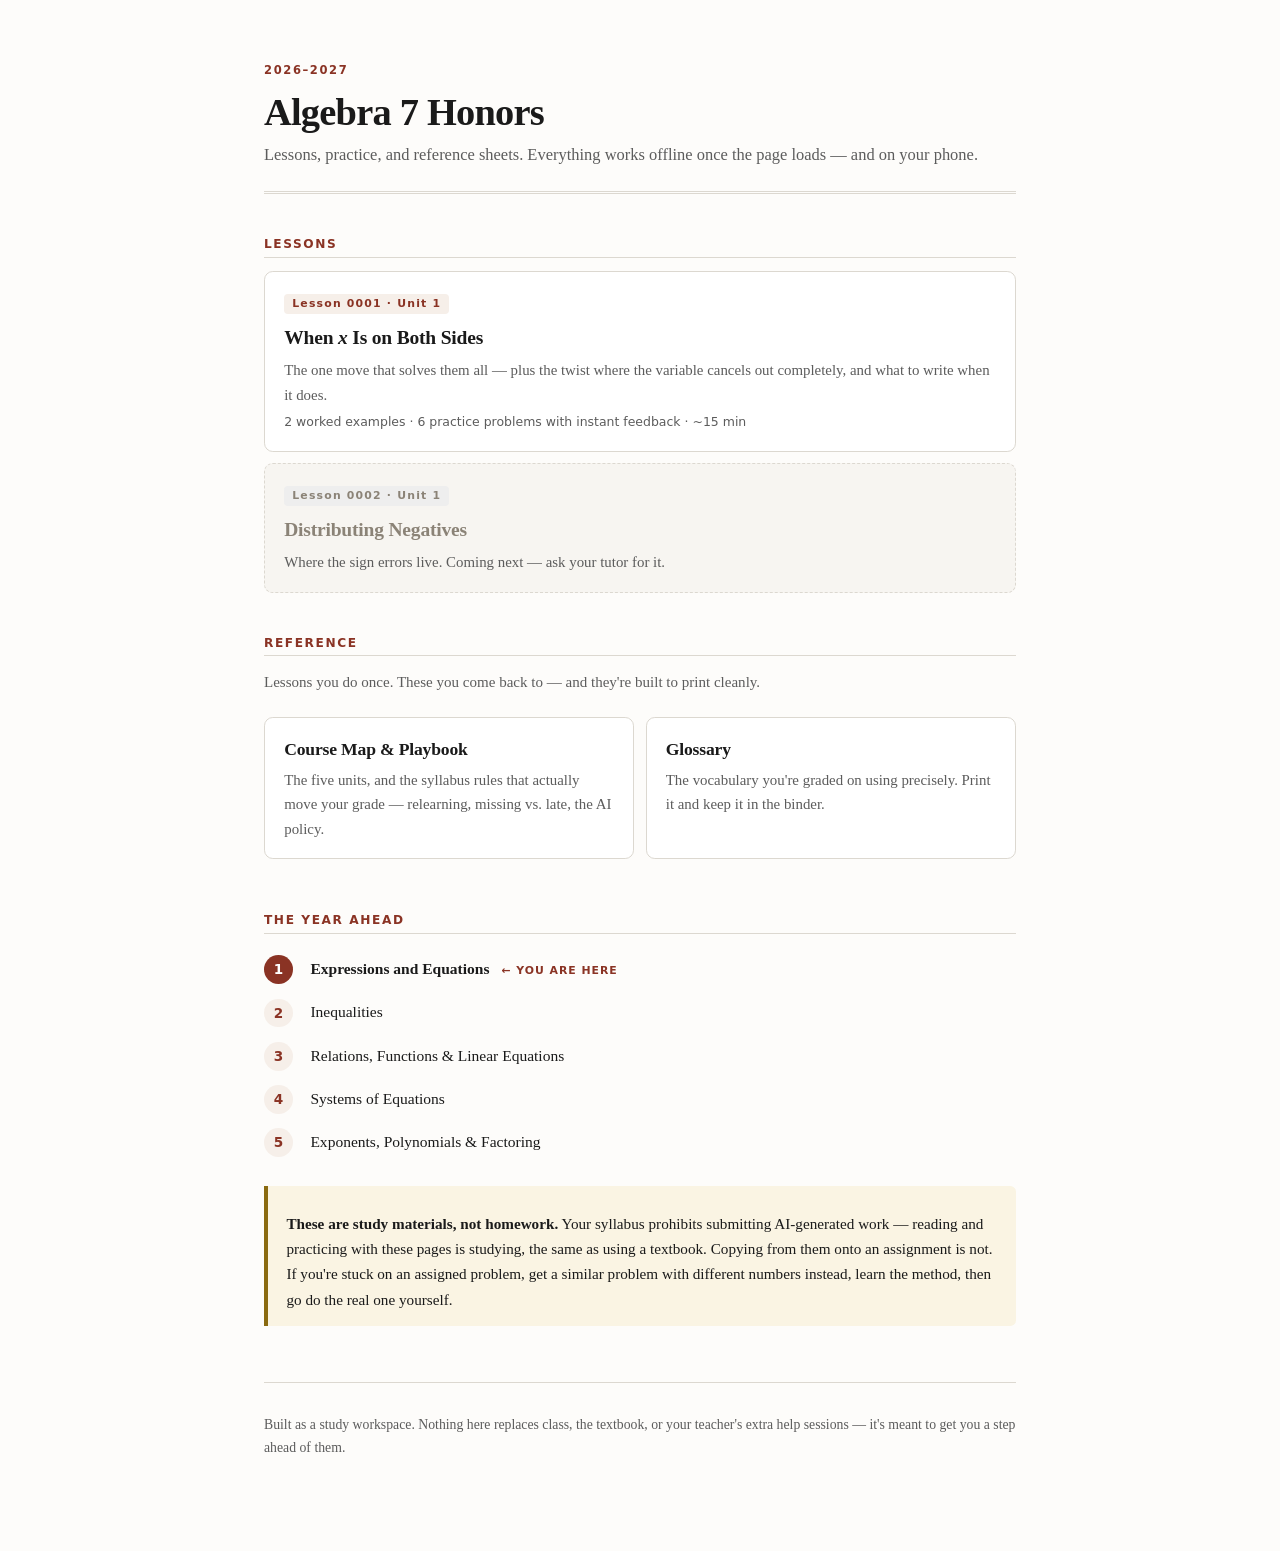
==== index.html @ 2e9a3d3f "Algebra 7 Honors study site: lesson 0001, course map, glossary" ====
<!doctype html>
<html lang="en">
<head>
<meta charset="utf-8">
<meta name="viewport" content="width=device-width,initial-scale=1">
<title>Algebra 7 Honors</title>
<meta name="description" content="Lessons and reference sheets for Algebra 7 Honors.">
<meta name="robots" content="noindex,nofollow">
<link rel="icon" href="data:image/svg+xml,<svg xmlns='http://www.w3.org/2000/svg' viewBox='0 0 100 100'><text y='.9em' font-size='90'>📐</text></svg>">
<style>
  :root{
    --ink:#1a1a1a;--muted:#5c5c5c;--rule:#dcd8d0;--bg:#fdfcfa;--card:#fff;
    --accent:#8a3324;--accent-soft:#f6efe9;--good:#2f6b3f;--good-soft:#eaf3ec;
    --warn:#8a6a10;--warn-soft:#faf4e3;
  }
  *{box-sizing:border-box}
  body{margin:0;background:var(--bg);color:var(--ink);
    font:16px/1.65 "Iowan Old Style","Palatino Linotype",Palatino,Georgia,serif;
    -webkit-text-size-adjust:100%}
  .page{max-width:50rem;margin:0 auto;padding:3.5rem 1.5rem 5rem}
  header{border-bottom:3px double var(--rule);padding-bottom:1.4rem;margin-bottom:1.75rem}
  .eyebrow{font:600 .72rem/1 ui-sans-serif,system-ui,sans-serif;letter-spacing:.14em;
    text-transform:uppercase;color:var(--accent)}
  h1{font-size:2.4rem;line-height:1.1;margin:.55rem 0 .5rem;letter-spacing:-.02em}
  .sub{color:var(--muted);margin:0;font-size:1.03rem}
  h2{font:600 .76rem/1 ui-sans-serif,system-ui,sans-serif;letter-spacing:.13em;
    text-transform:uppercase;color:var(--accent);margin:2.75rem 0 .85rem;
    padding-bottom:.4rem;border-bottom:1px solid var(--rule)}
  p{margin:.7rem 0}
  a{color:var(--accent)}
  /* lesson cards */
  .card{display:block;background:var(--card);border:1px solid var(--rule);
    border-radius:.55rem;padding:1.05rem 1.2rem;margin:.7rem 0;text-decoration:none;
    color:inherit;transition:border-color .15s,transform .15s,box-shadow .15s}
  .card:hover{border-color:var(--accent);transform:translateY(-1px);
    box-shadow:0 3px 14px rgba(138,51,36,.09)}
  .card .no{font:700 .68rem/1 ui-sans-serif,system-ui,sans-serif;letter-spacing:.11em;
    color:var(--accent);background:var(--accent-soft);padding:.28rem .5rem;
    border-radius:.25rem;display:inline-block;margin-bottom:.5rem}
  .card .t{font-size:1.22rem;font-weight:600;letter-spacing:-.01em;display:block}
  .card .d{color:var(--muted);font-size:.93rem;margin-top:.25rem;display:block}
  .card .meta{margin-top:.6rem;font:.78rem/1.4 ui-sans-serif,system-ui,sans-serif;
    color:var(--muted)}
  .grid{display:grid;grid-template-columns:repeat(auto-fit,minmax(15rem,1fr));gap:.7rem}
  .soon{background:#f7f5f1;border-style:dashed;color:var(--muted);cursor:default}
  .soon:hover{border-color:var(--rule);transform:none;box-shadow:none}
  .soon .t{font-weight:600;color:#8b8377}
  /* units */
  ol.units{list-style:none;counter-reset:u;padding:0;margin:.5rem 0}
  ol.units li{counter-increment:u;position:relative;padding:.55rem 0 .55rem 2.9rem;
    font-size:.97rem}
  ol.units li::before{content:counter(u);position:absolute;left:0;top:.5rem;
    width:1.8rem;height:1.8rem;border-radius:50%;background:var(--accent-soft);
    color:var(--accent);font:700 .85rem/1.8rem ui-sans-serif,system-ui,sans-serif;
    text-align:center}
  ol.units li.now::before{background:var(--accent);color:#fff}
  ol.units li.now{font-weight:600}
  ol.units .tag{font:600 .68rem/1 ui-sans-serif,system-ui,sans-serif;letter-spacing:.09em;
    text-transform:uppercase;color:var(--accent);margin-left:.5rem}
  .callout{border-left:4px solid var(--warn);background:var(--warn-soft);
    padding:.9rem 1.15rem;border-radius:0 .35rem .35rem 0;margin:1.4rem 0;font-size:.95rem}
  .callout strong{color:var(--ink)}
  .callout p:last-child{margin-bottom:0}
  footer{margin-top:3.5rem;padding-top:1.25rem;border-top:1px solid var(--rule);
    color:var(--muted);font-size:.86rem}
  @media (max-width:30rem){ h1{font-size:1.9rem} .page{padding:2.25rem 1.1rem 4rem} }
</style>
</head>
<body>
<div class="page">

<header>
  <span class="eyebrow">2026–2027</span>
  <h1>Algebra 7 Honors</h1>
  <p class="sub">Lessons, practice, and reference sheets. Everything works offline once
  the page loads — and on your phone.</p>
</header>

<h2>Lessons</h2>

<a class="card" href="lessons/0001-variables-both-sides.html">
  <span class="no">Lesson 0001 · Unit 1</span>
  <span class="t">When <em>x</em> Is on Both Sides</span>
  <span class="d">The one move that solves them all — plus the twist where the variable
  cancels out completely, and what to write when it does.</span>
  <span class="meta">2 worked examples · 6 practice problems with instant feedback · ~15 min</span>
</a>

<div class="card soon">
  <span class="no" style="background:#eee;color:#8b8377">Lesson 0002 · Unit 1</span>
  <span class="t">Distributing Negatives</span>
  <span class="d">Where the sign errors live. Coming next — ask your tutor for it.</span>
</div>

<h2>Reference</h2>
<p style="margin-top:0;color:var(--muted);font-size:.94rem">Lessons you do once.
These you come back to — and they're built to print cleanly.</p>

<div class="grid">
  <a class="card" href="reference/COURSE-MAP.html">
    <span class="t" style="font-size:1.1rem">Course Map &amp; Playbook</span>
    <span class="d">The five units, and the syllabus rules that actually move your
    grade — relearning, missing vs. late, the AI policy.</span>
  </a>
  <a class="card" href="reference/GLOSSARY.html">
    <span class="t" style="font-size:1.1rem">Glossary</span>
    <span class="d">The vocabulary you're graded on using precisely. Print it and keep
    it in the binder.</span>
  </a>
</div>

<h2>The year ahead</h2>
<ol class="units">
  <li class="now">Expressions and Equations <span class="tag">← you are here</span></li>
  <li>Inequalities</li>
  <li>Relations, Functions &amp; Linear Equations</li>
  <li>Systems of Equations</li>
  <li>Exponents, Polynomials &amp; Factoring</li>
</ol>

<div class="callout">
  <p><strong>These are study materials, not homework.</strong> Your syllabus prohibits
  submitting AI-generated work — reading and practicing with these pages is studying,
  the same as using a textbook. Copying from them onto an assignment is not. If you're
  stuck on an assigned problem, get a similar problem with different numbers instead,
  learn the method, then go do the real one yourself.</p>
</div>

<footer>
  <p>Built as a study workspace. Nothing here replaces class, the textbook, or your
  teacher's extra help sessions — it's meant to get you a step ahead of them.</p>
</footer>

</div>
</body>
</html>
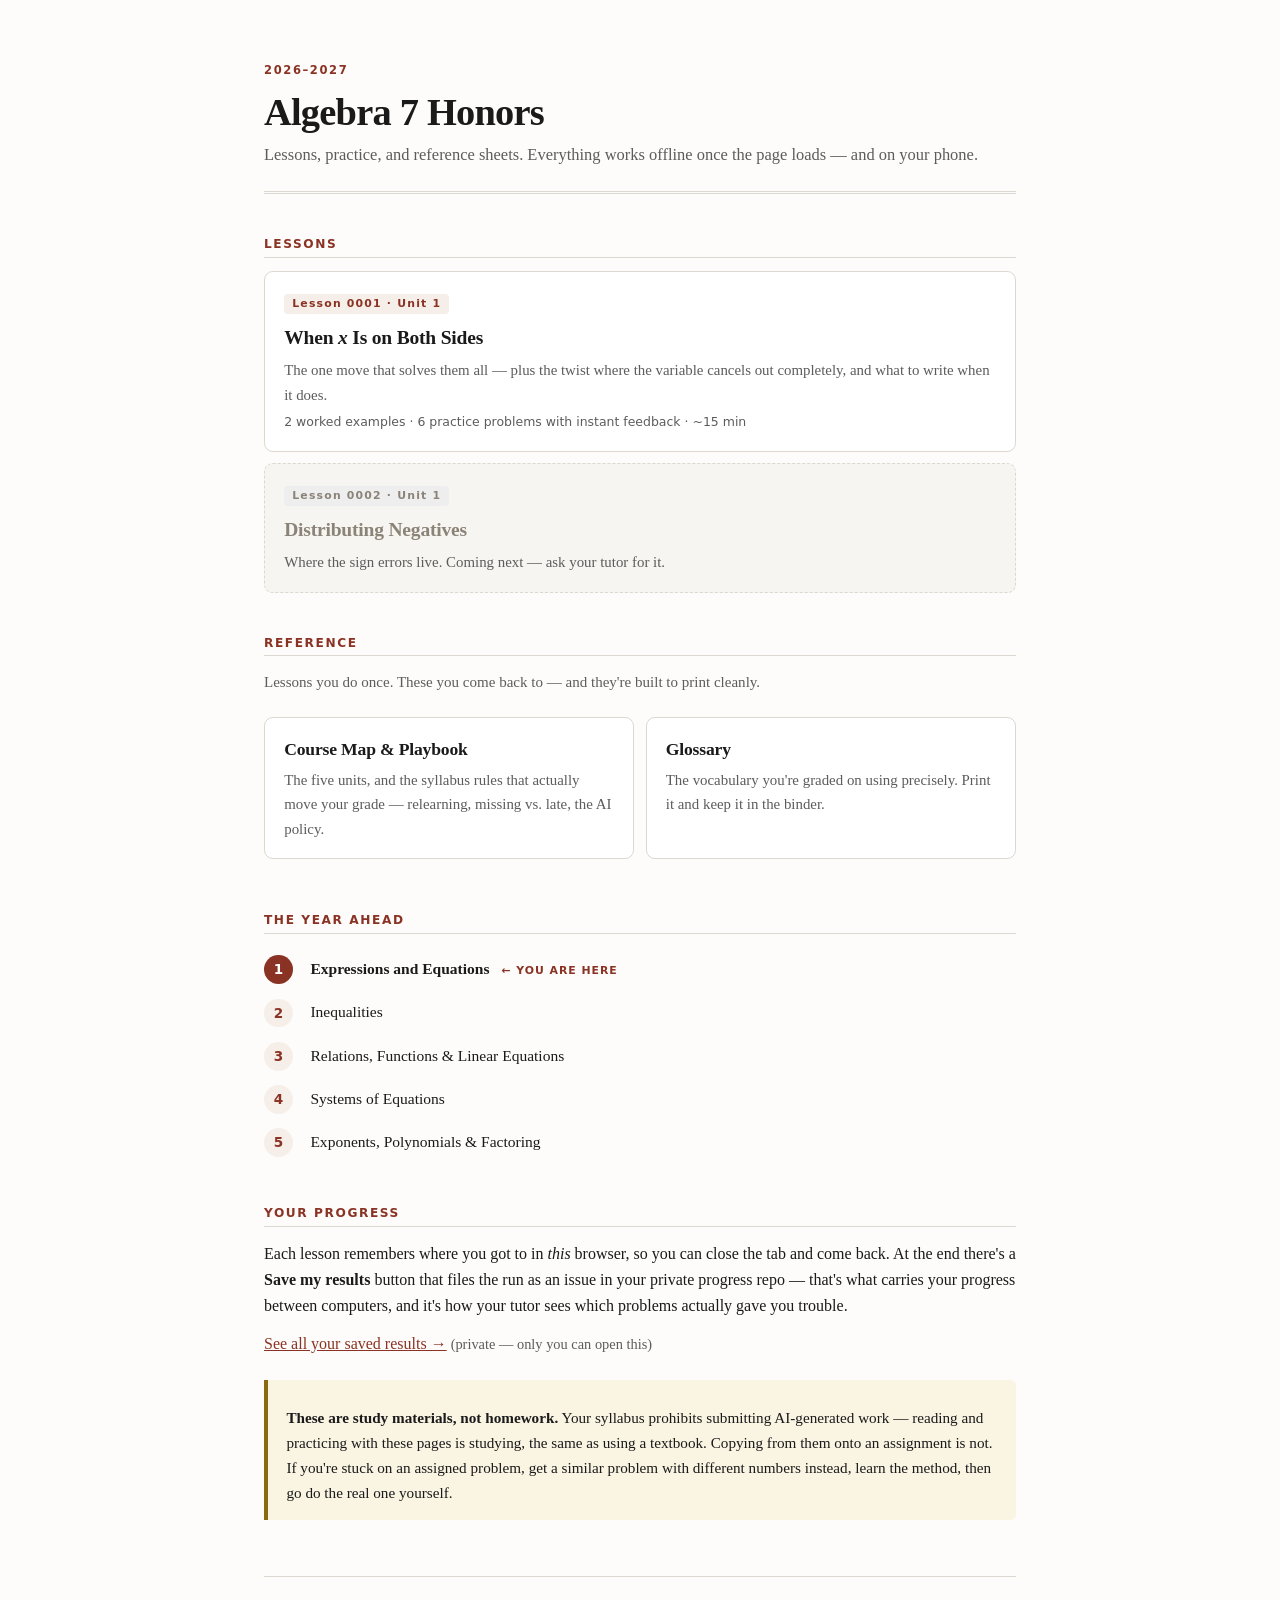
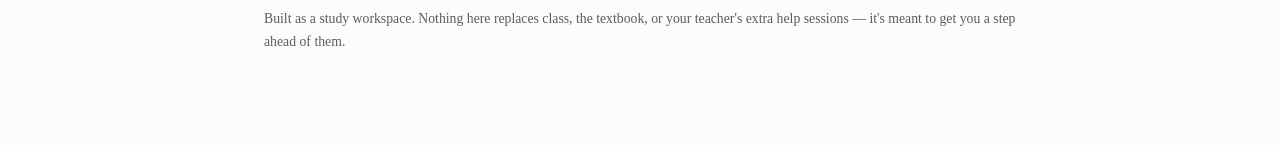
==== commit 463cf5ed: "Add progress tracking: shared quiz engine, localStorage, GitHub issue export" ====
--- a/index.html
+++ b/index.html
@@ -118,6 +118,16 @@
   <li>Exponents, Polynomials &amp; Factoring</li>
 </ol>
 
+<h2>Your progress</h2>
+<p style="margin-top:0">Each lesson remembers where you got to in <em>this</em> browser, so
+you can close the tab and come back. At the end there's a <strong>Save my results</strong>
+button that files the run as an issue in your private progress repo — that's what carries
+your progress between computers, and it's how your tutor sees which problems actually
+gave you trouble.</p>
+<p><a href="https://github.com/joshRpowell/algebra-7h-progress/issues">See all your saved
+results &rarr;</a> <span style="color:var(--muted);font-size:.9rem">(private — only you can
+open this)</span></p>
+
 <div class="callout">
   <p><strong>These are study materials, not homework.</strong> Your syllabus prohibits
   submitting AI-generated work — reading and practicing with these pages is studying,
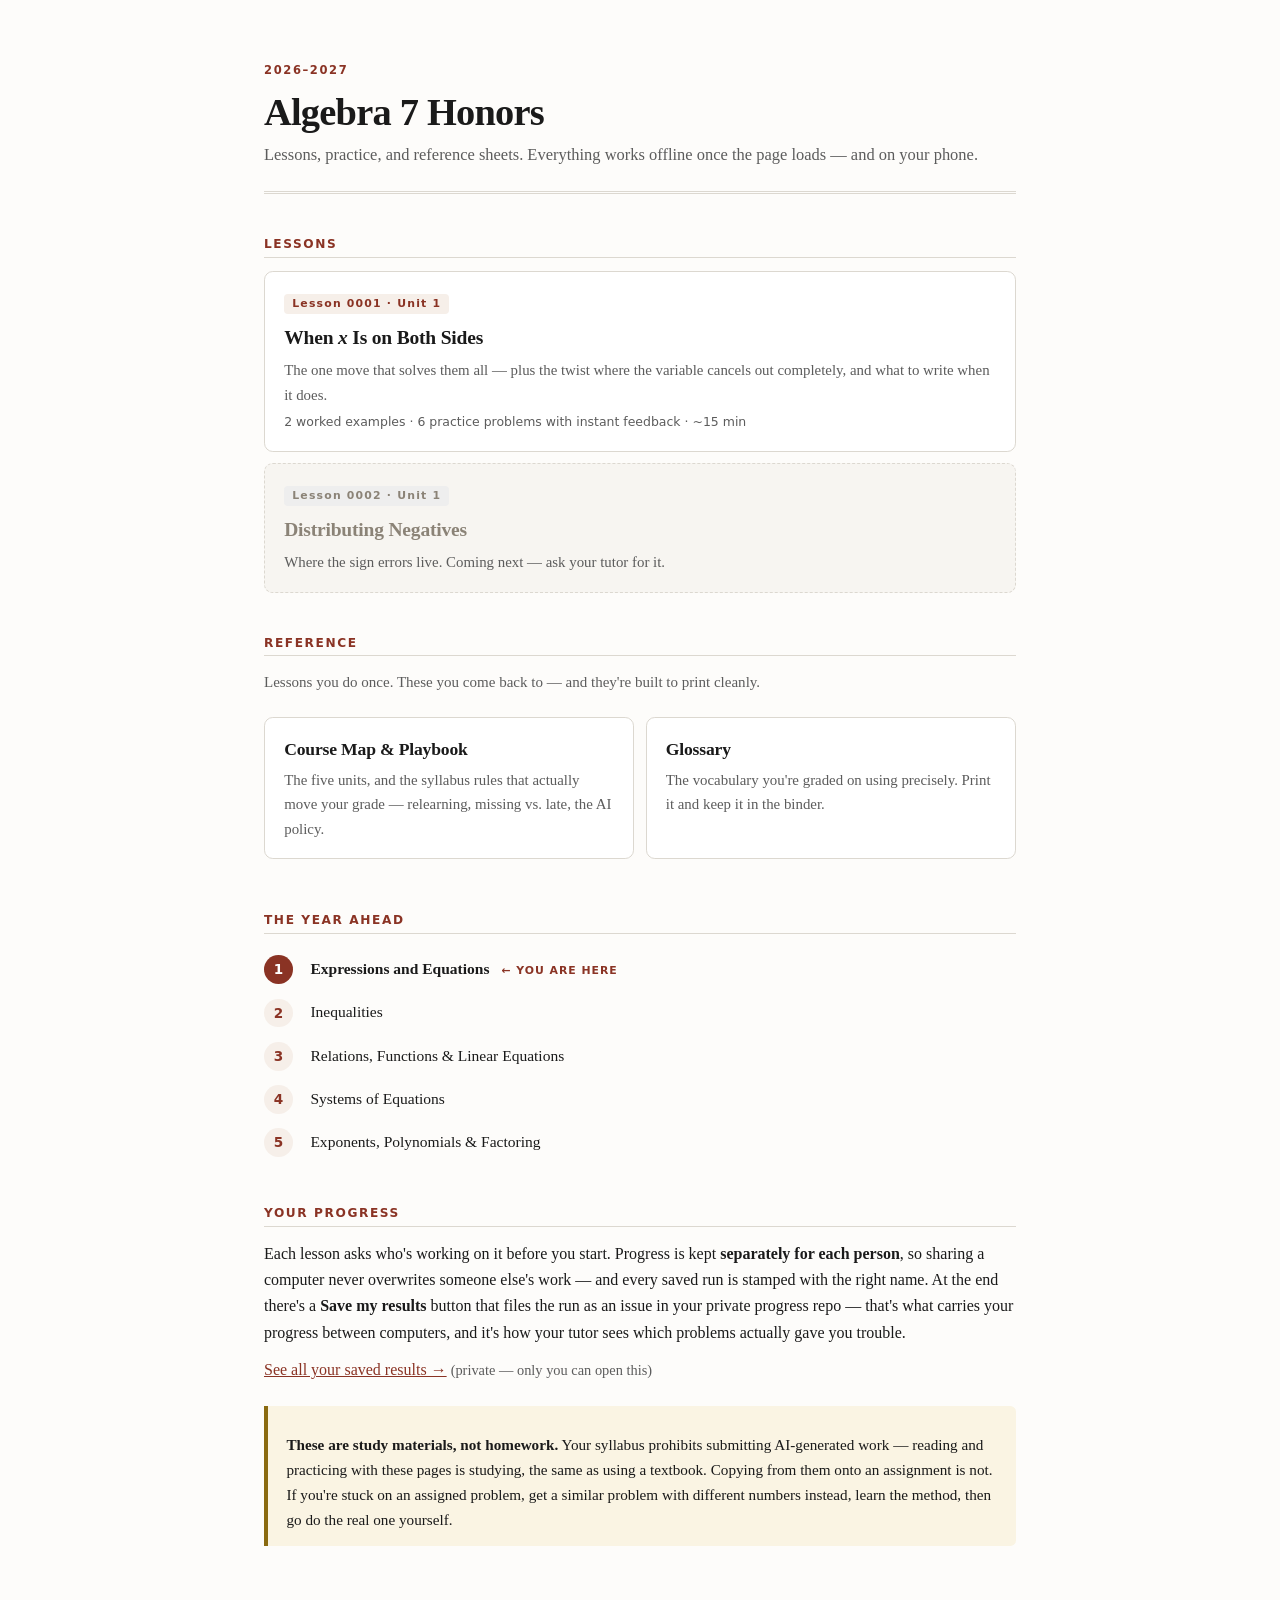
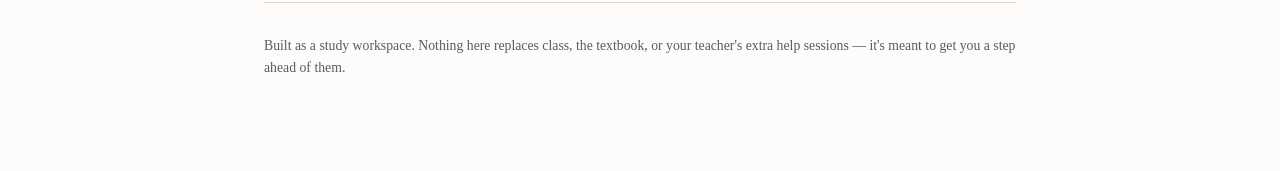
==== commit 4bfd211e: "Identify the student: per-person progress and attribution on saved results" ====
--- a/index.html
+++ b/index.html
@@ -119,8 +119,9 @@
 </ol>
 
 <h2>Your progress</h2>
-<p style="margin-top:0">Each lesson remembers where you got to in <em>this</em> browser, so
-you can close the tab and come back. At the end there's a <strong>Save my results</strong>
+<p style="margin-top:0">Each lesson asks who's working on it before you start. Progress is
+kept <strong>separately for each person</strong>, so sharing a computer never overwrites
+someone else's work &mdash; and every saved run is stamped with the right name. At the end there's a <strong>Save my results</strong>
 button that files the run as an issue in your private progress repo — that's what carries
 your progress between computers, and it's how your tutor sees which problems actually
 gave you trouble.</p>
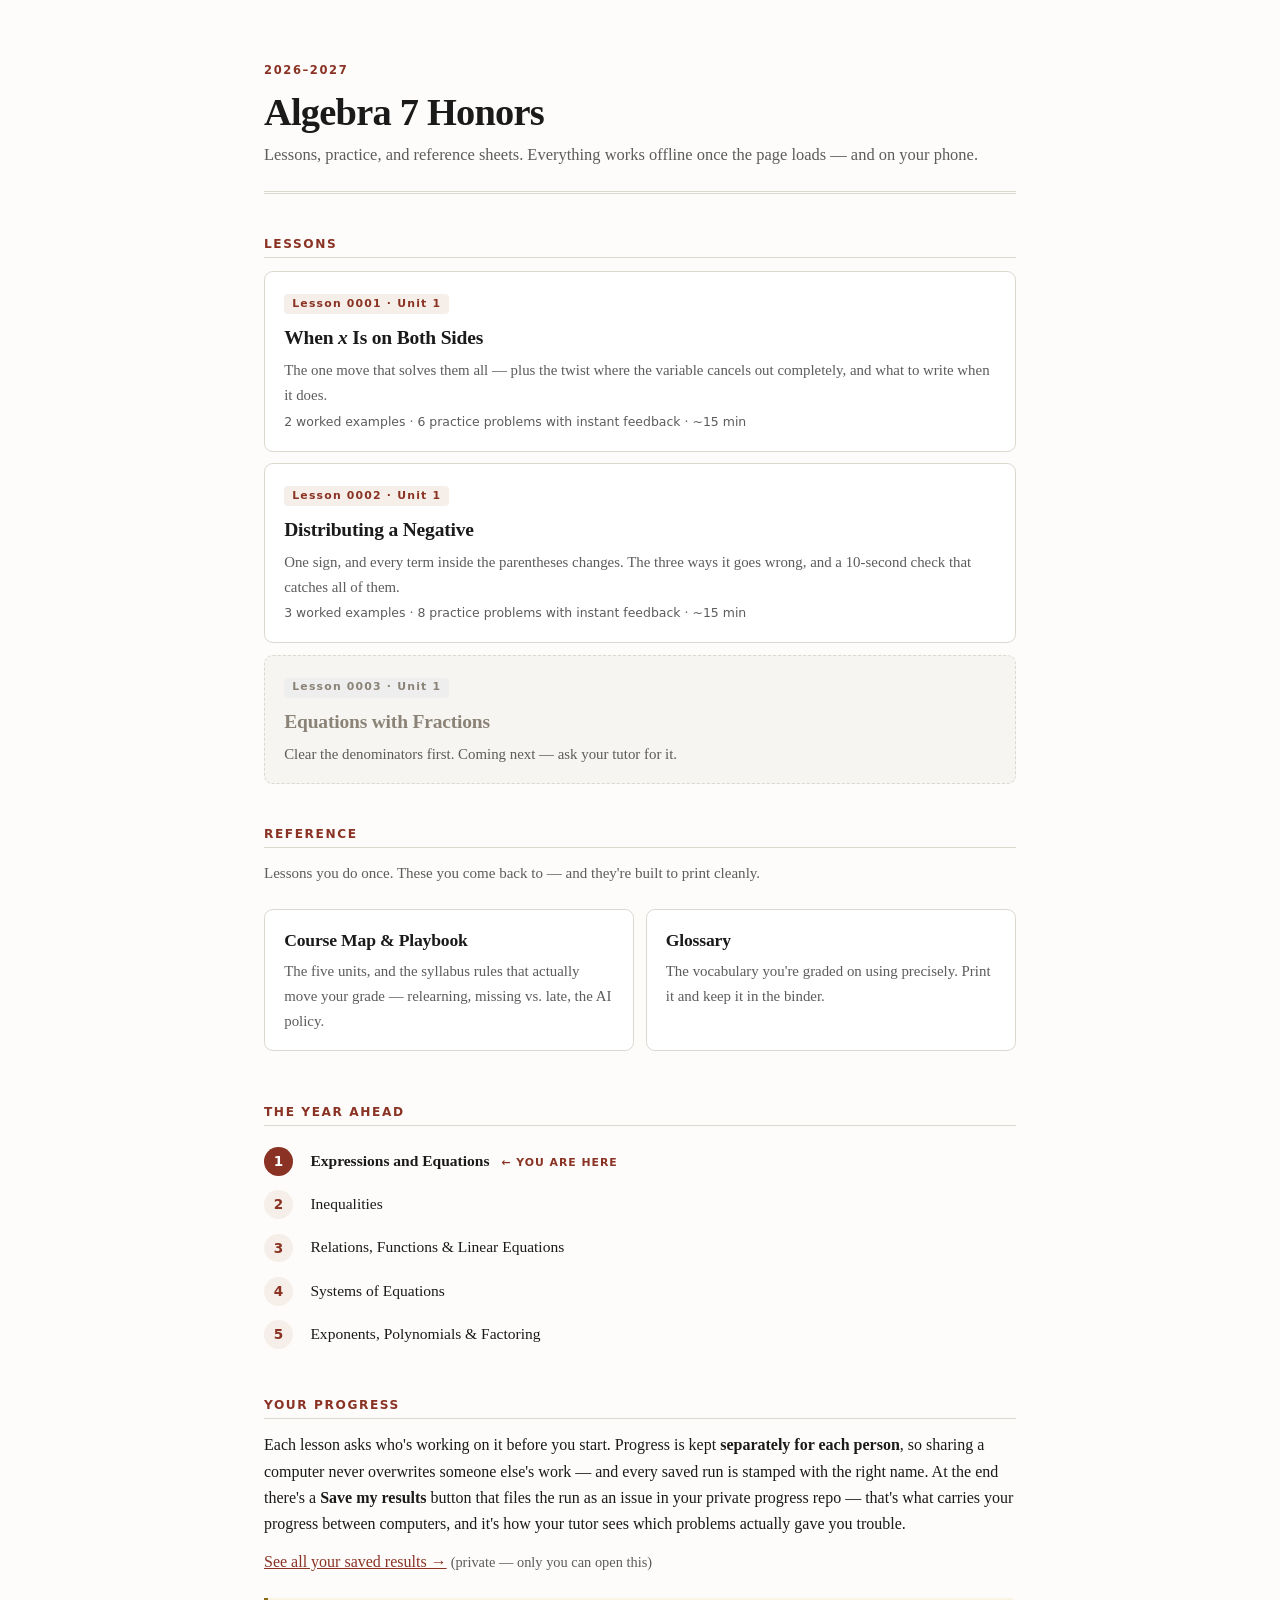
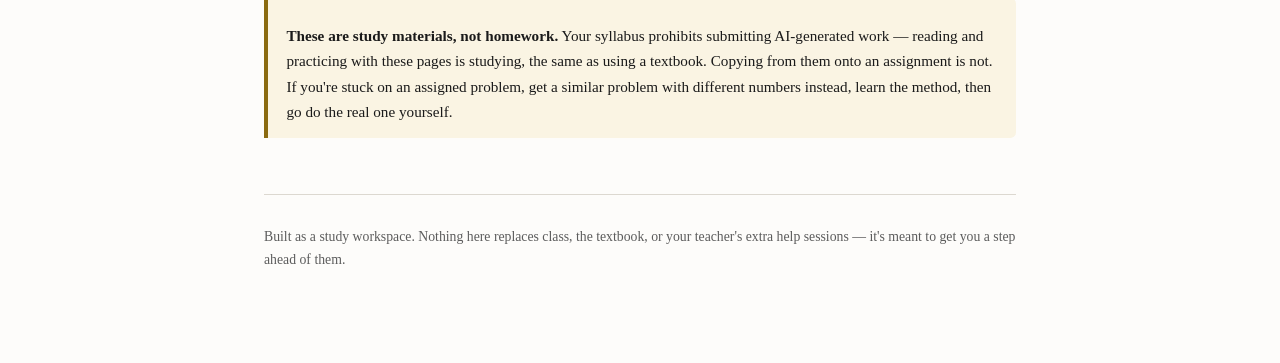
==== commit 262b8725: "Add lesson 0002: distributing a negative; expression grading in the quiz engine" ====
--- a/index.html
+++ b/index.html
@@ -86,10 +86,18 @@
   <span class="meta">2 worked examples · 6 practice problems with instant feedback · ~15 min</span>
 </a>
 
+<a class="card" href="lessons/0002-distributing-negatives.html">
+  <span class="no">Lesson 0002 · Unit 1</span>
+  <span class="t">Distributing a Negative</span>
+  <span class="d">One sign, and every term inside the parentheses changes. The three ways
+  it goes wrong, and a 10-second check that catches all of them.</span>
+  <span class="meta">3 worked examples · 8 practice problems with instant feedback · ~15 min</span>
+</a>
+
 <div class="card soon">
-  <span class="no" style="background:#eee;color:#8b8377">Lesson 0002 · Unit 1</span>
-  <span class="t">Distributing Negatives</span>
-  <span class="d">Where the sign errors live. Coming next — ask your tutor for it.</span>
+  <span class="no" style="background:#eee;color:#8b8377">Lesson 0003 · Unit 1</span>
+  <span class="t">Equations with Fractions</span>
+  <span class="d">Clear the denominators first. Coming next — ask your tutor for it.</span>
 </div>
 
 <h2>Reference</h2>
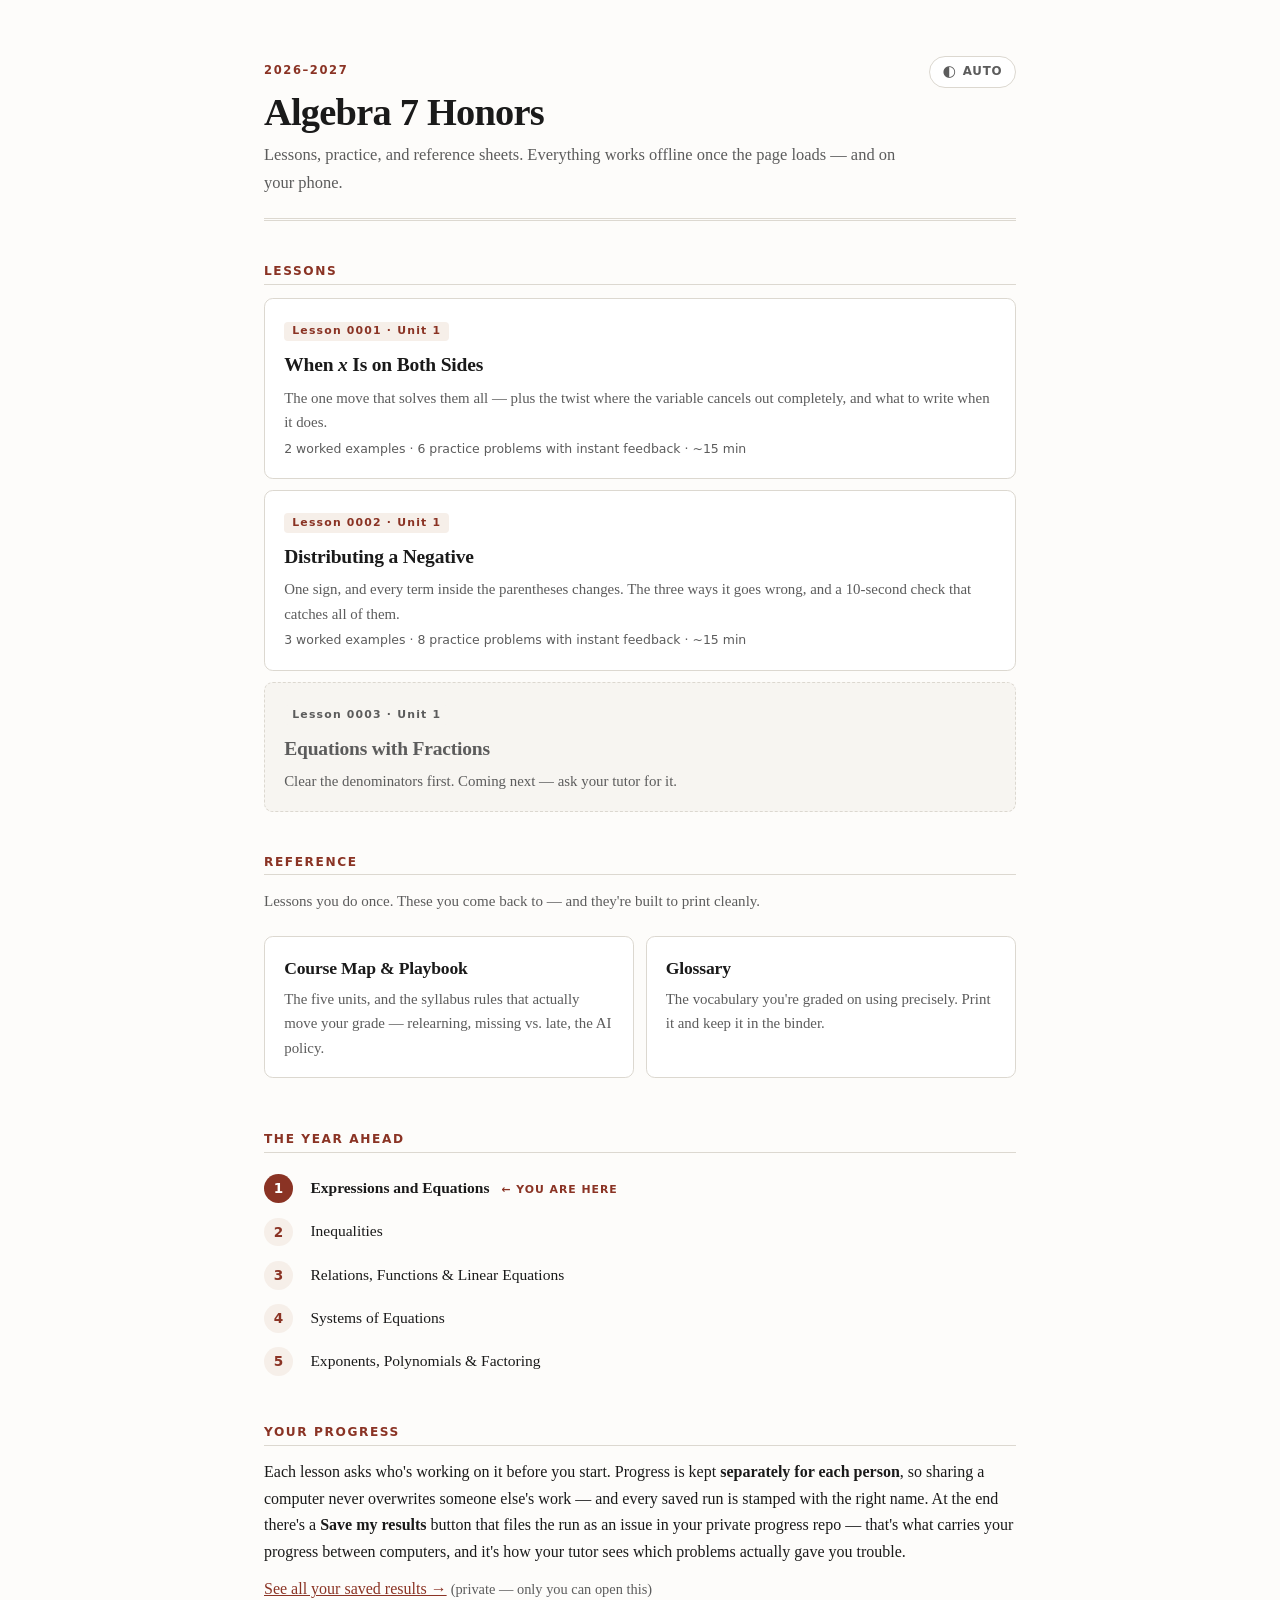
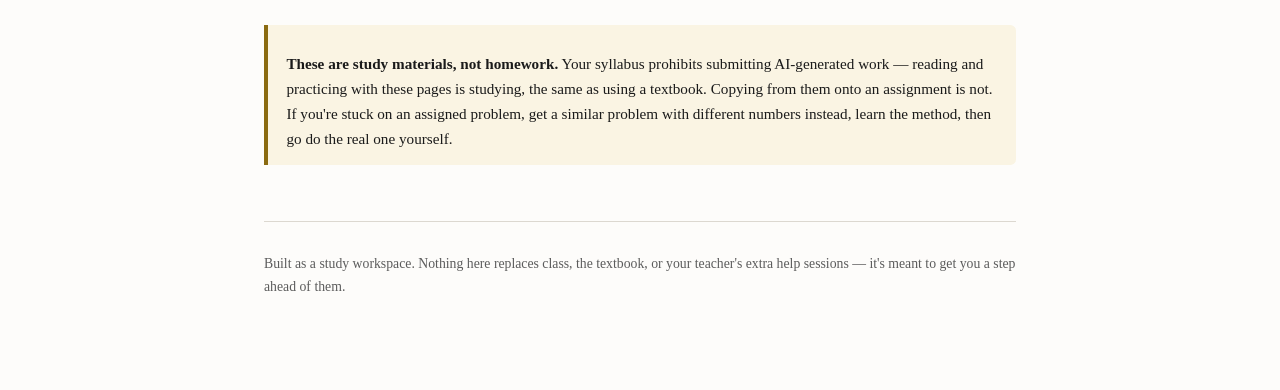
==== commit 987102e8: "Add light/dark/auto theme toggle across all pages" ====
--- a/index.html
+++ b/index.html
@@ -7,12 +7,9 @@
 <meta name="description" content="Lessons and reference sheets for Algebra 7 Honors.">
 <meta name="robots" content="noindex,nofollow">
 <link rel="icon" href="data:image/svg+xml,<svg xmlns='http://www.w3.org/2000/svg' viewBox='0 0 100 100'><text y='.9em' font-size='90'>📐</text></svg>">
+<script>(function(){try{var t=localStorage.getItem("alg7h:theme");if(t==="dark"||t==="light")document.documentElement.setAttribute("data-theme",t);}catch(e){}})();</script>
+<link rel="stylesheet" href="assets/theme.css">
 <style>
-  :root{
-    --ink:#1a1a1a;--muted:#5c5c5c;--rule:#dcd8d0;--bg:#fdfcfa;--card:#fff;
-    --accent:#8a3324;--accent-soft:#f6efe9;--good:#2f6b3f;--good-soft:#eaf3ec;
-    --warn:#8a6a10;--warn-soft:#faf4e3;
-  }
   *{box-sizing:border-box}
   body{margin:0;background:var(--bg);color:var(--ink);
     font:16px/1.65 "Iowan Old Style","Palatino Linotype",Palatino,Georgia,serif;
@@ -33,7 +30,7 @@
     border-radius:.55rem;padding:1.05rem 1.2rem;margin:.7rem 0;text-decoration:none;
     color:inherit;transition:border-color .15s,transform .15s,box-shadow .15s}
   .card:hover{border-color:var(--accent);transform:translateY(-1px);
-    box-shadow:0 3px 14px rgba(138,51,36,.09)}
+    box-shadow:0 3px 14px var(--shadow)}
   .card .no{font:700 .68rem/1 ui-sans-serif,system-ui,sans-serif;letter-spacing:.11em;
     color:var(--accent);background:var(--accent-soft);padding:.28rem .5rem;
     border-radius:.25rem;display:inline-block;margin-bottom:.5rem}
@@ -42,9 +39,9 @@
   .card .meta{margin-top:.6rem;font:.78rem/1.4 ui-sans-serif,system-ui,sans-serif;
     color:var(--muted)}
   .grid{display:grid;grid-template-columns:repeat(auto-fit,minmax(15rem,1fr));gap:.7rem}
-  .soon{background:#f7f5f1;border-style:dashed;color:var(--muted);cursor:default}
+  .soon{background:var(--surface-alt);border-style:dashed;color:var(--muted);cursor:default}
   .soon:hover{border-color:var(--rule);transform:none;box-shadow:none}
-  .soon .t{font-weight:600;color:#8b8377}
+  .soon .t{font-weight:600;color:var(--muted)}
   /* units */
   ol.units{list-style:none;counter-reset:u;padding:0;margin:.5rem 0}
   ol.units li{counter-increment:u;position:relative;padding:.55rem 0 .55rem 2.9rem;
@@ -53,7 +50,7 @@
     width:1.8rem;height:1.8rem;border-radius:50%;background:var(--accent-soft);
     color:var(--accent);font:700 .85rem/1.8rem ui-sans-serif,system-ui,sans-serif;
     text-align:center}
-  ol.units li.now::before{background:var(--accent);color:#fff}
+  ol.units li.now::before{background:var(--accent);color:var(--card)}
   ol.units li.now{font-weight:600}
   ol.units .tag{font:600 .68rem/1 ui-sans-serif,system-ui,sans-serif;letter-spacing:.09em;
     text-transform:uppercase;color:var(--accent);margin-left:.5rem}
@@ -95,7 +92,7 @@
 </a>
 
 <div class="card soon">
-  <span class="no" style="background:#eee;color:#8b8377">Lesson 0003 · Unit 1</span>
+  <span class="no" style="background:var(--surface-alt);color:var(--muted)">Lesson 0003 · Unit 1</span>
   <span class="t">Equations with Fractions</span>
   <span class="d">Clear the denominators first. Coming next — ask your tutor for it.</span>
 </div>
@@ -151,5 +148,6 @@
 </footer>
 
 </div>
+<script src="assets/theme.js"></script>
 </body>
 </html>
--- a/assets/theme.css
+++ b/assets/theme.css
@@ -0,0 +1,117 @@
+/* Algebra 7H — shared theme.
+ * Light is the base. Dark applies when the reader's system asks for it, unless
+ * they have explicitly chosen light. An explicit choice always wins.
+ * Print is always forced light: the reference sheets are meant to be printed,
+ * and a dark page wastes a cartridge.
+ */
+
+:root {
+  color-scheme: light;
+  --ink:          #1a1a1a;
+  --ink-soft:     #3a3a3a;
+  --muted:        #5c5c5c;
+  --rule:         #dcd8d0;
+  --rule-faint:   #f0ece6;
+  --bg:           #fdfcfa;
+  --card:         #ffffff;
+  --surface-alt:  #f7f5f1;
+  --track:        #eae5dd;
+  --field-border: #c9c2b8;
+  --accent:       #8a3324;
+  --accent-soft:  #f6efe9;
+  --accent-line:  #e6d9d1;
+  --accent-ink:   #6b4a40;
+  --good:         #2f6b3f;
+  --good-soft:    #eaf3ec;
+  --bad:          #a33333;
+  --bad-soft:     #fbeeee;
+  --warn:         #8a6a10;
+  --warn-soft:    #faf4e3;
+  --shadow:       rgba(138,51,36,.09);
+}
+
+/* Warm dark — same family as the light theme, not a cold grey. */
+@media (prefers-color-scheme: dark) {
+  :root:not([data-theme="light"]) {
+    color-scheme: dark;
+    --ink:          #ece7df;
+    --ink-soft:     #d2ccc3;
+    --muted:        #a79e93;
+    --rule:         #3c3832;
+    --rule-faint:   #2a2724;
+    --bg:           #171614;
+    --card:         #201e1b;
+    --surface-alt:  #262320;
+    --track:        #332f2a;
+    --field-border: #514b43;
+    --accent:       #eda78f;
+    --accent-soft:  #2f221d;
+    --accent-line:  #46322b;
+    --accent-ink:   #e6bcab;
+    --good:         #86ce9b;
+    --good-soft:    #1c2b21;
+    --bad:          #f09595;
+    --bad-soft:     #301f1f;
+    --warn:         #e0bb66;
+    --warn-soft:    #2c2618;
+    --shadow:       rgba(0,0,0,.45);
+  }
+}
+
+:root[data-theme="dark"] {
+  color-scheme: dark;
+  --ink:          #ece7df;
+  --ink-soft:     #d2ccc3;
+  --muted:        #a79e93;
+  --rule:         #3c3832;
+  --rule-faint:   #2a2724;
+  --bg:           #171614;
+  --card:         #201e1b;
+  --surface-alt:  #262320;
+  --track:        #332f2a;
+  --field-border: #514b43;
+  --accent:       #eda78f;
+  --accent-soft:  #2f221d;
+  --accent-line:  #46322b;
+  --accent-ink:   #e6bcab;
+  --good:         #86ce9b;
+  --good-soft:    #1c2b21;
+  --bad:          #f09595;
+  --bad-soft:     #301f1f;
+  --warn:         #e0bb66;
+  --warn-soft:    #2c2618;
+  --shadow:       rgba(0,0,0,.45);
+}
+
+/* The theme switch, injected into each page's <header> by theme.js. */
+.themetoggle {
+  position: absolute; top: 0; right: 0;
+  display: inline-flex; align-items: center; gap: .4rem;
+  font: 600 .74rem/1 ui-sans-serif, system-ui, sans-serif;
+  letter-spacing: .06em; text-transform: uppercase;
+  color: var(--muted); background: var(--card);
+  border: 1px solid var(--rule); border-radius: 2rem;
+  padding: .45rem .8rem; cursor: pointer;
+  transition: color .15s, border-color .15s, background .15s;
+}
+.themetoggle:hover { color: var(--accent); border-color: var(--accent); }
+.themetoggle .glyph { font-size: .95rem; line-height: 1; }
+header { position: relative; padding-right: 7rem; }
+@media (max-width: 34rem) {
+  header { padding-right: 0; }
+  .themetoggle { position: static; margin-bottom: .9rem; }
+}
+
+@media print {
+  :root, :root[data-theme="dark"], :root:not([data-theme="light"]) {
+    color-scheme: light;
+    --ink:#1a1a1a; --ink-soft:#3a3a3a; --muted:#5c5c5c; --rule:#dcd8d0;
+    --rule-faint:#f0ece6; --bg:#ffffff; --card:#ffffff; --surface-alt:#f7f5f1;
+    --track:#eae5dd; --field-border:#c9c2b8; --accent:#8a3324; --accent-soft:#f6efe9;
+    --accent-line:#e6d9d1; --accent-ink:#6b4a40; --good:#2f6b3f; --good-soft:#eaf3ec;
+    --bad:#a33333; --bad-soft:#fbeeee; --warn:#8a6a10; --warn-soft:#faf4e3;
+    --shadow:transparent;
+  }
+  .themetoggle { display: none !important; }
+  header { padding-right: 0; }
+}
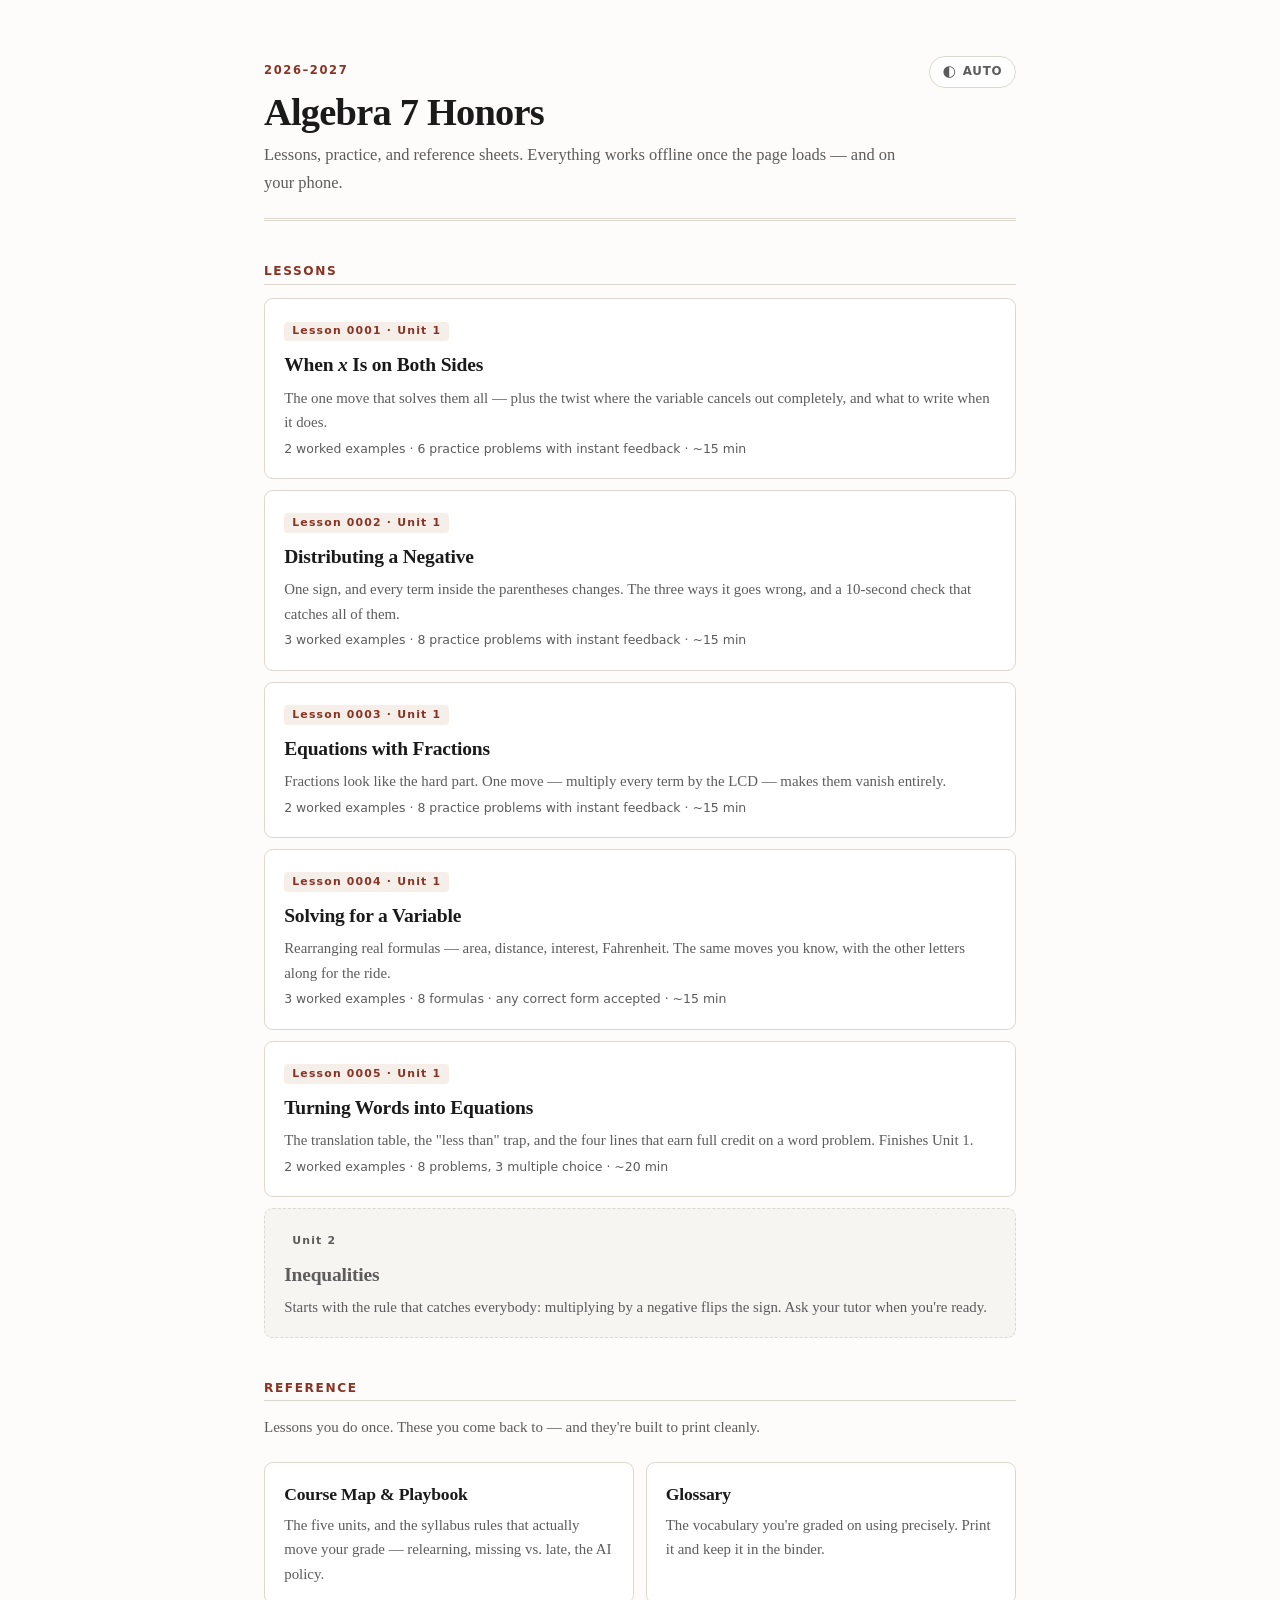
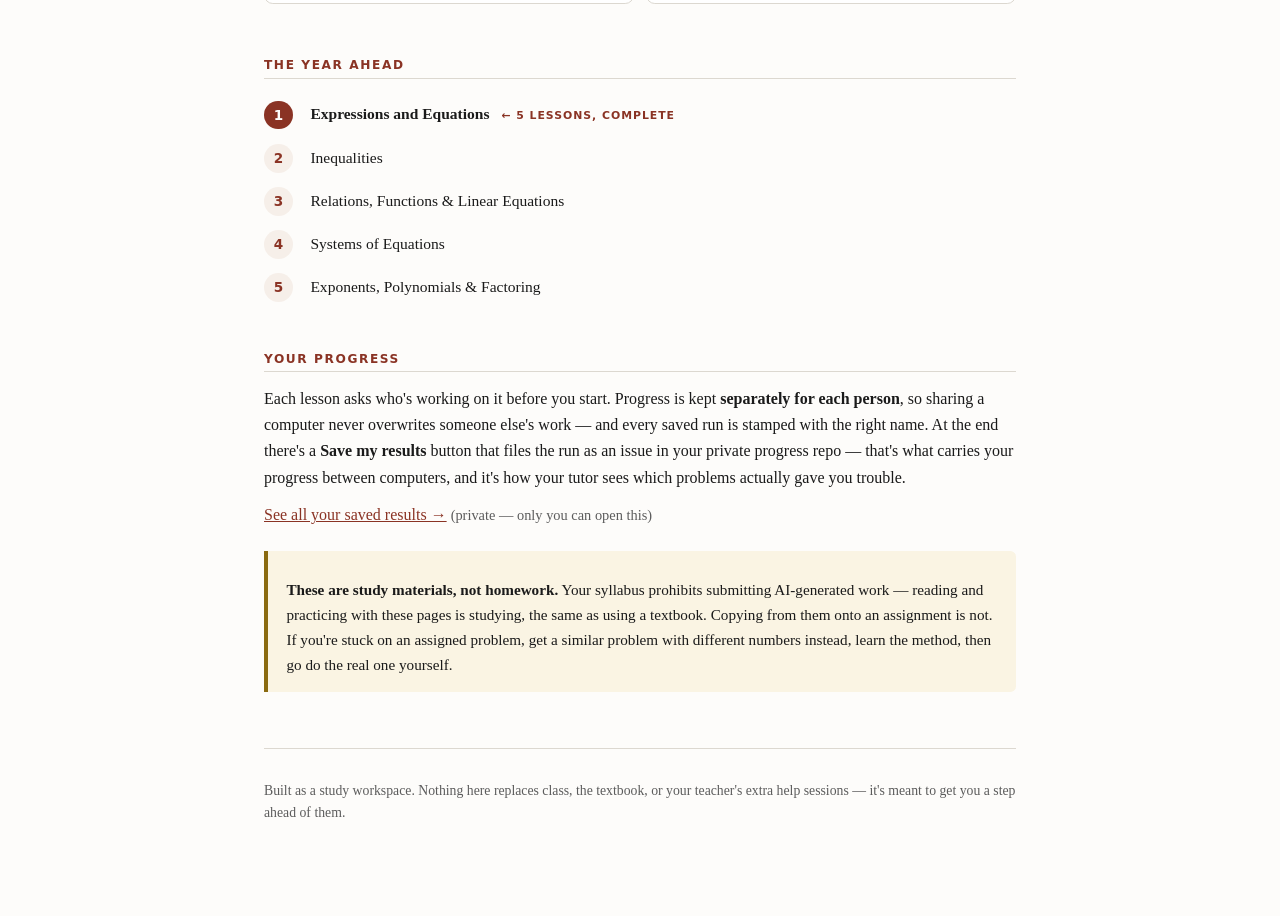
==== commit 47bddc25: "Add lessons 0003-0005, completing Unit 1; engine gains fractions, formula equivalence, multiple choi" ====
--- a/index.html
+++ b/index.html
@@ -91,10 +91,35 @@
   <span class="meta">3 worked examples · 8 practice problems with instant feedback · ~15 min</span>
 </a>
 
+<a class="card" href="lessons/0003-equations-with-fractions.html">
+  <span class="no">Lesson 0003 · Unit 1</span>
+  <span class="t">Equations with Fractions</span>
+  <span class="d">Fractions look like the hard part. One move — multiply every term by the
+  LCD — makes them vanish entirely.</span>
+  <span class="meta">2 worked examples · 8 practice problems with instant feedback · ~15 min</span>
+</a>
+
+<a class="card" href="lessons/0004-literal-equations.html">
+  <span class="no">Lesson 0004 · Unit 1</span>
+  <span class="t">Solving for a Variable</span>
+  <span class="d">Rearranging real formulas — area, distance, interest, Fahrenheit. The same
+  moves you know, with the other letters along for the ride.</span>
+  <span class="meta">3 worked examples · 8 formulas · any correct form accepted · ~15 min</span>
+</a>
+
+<a class="card" href="lessons/0005-word-problems.html">
+  <span class="no">Lesson 0005 · Unit 1</span>
+  <span class="t">Turning Words into Equations</span>
+  <span class="d">The translation table, the "less than" trap, and the four lines that earn
+  full credit on a word problem. Finishes Unit 1.</span>
+  <span class="meta">2 worked examples · 8 problems, 3 multiple choice · ~20 min</span>
+</a>
+
 <div class="card soon">
-  <span class="no" style="background:var(--surface-alt);color:var(--muted)">Lesson 0003 · Unit 1</span>
-  <span class="t">Equations with Fractions</span>
-  <span class="d">Clear the denominators first. Coming next — ask your tutor for it.</span>
+  <span class="no" style="background:var(--surface-alt);color:var(--muted)">Unit 2</span>
+  <span class="t">Inequalities</span>
+  <span class="d">Starts with the rule that catches everybody: multiplying by a negative
+  flips the sign. Ask your tutor when you're ready.</span>
 </div>
 
 <h2>Reference</h2>
@@ -116,7 +141,7 @@
 
 <h2>The year ahead</h2>
 <ol class="units">
-  <li class="now">Expressions and Equations <span class="tag">← you are here</span></li>
+  <li class="now">Expressions and Equations <span class="tag">← 5 lessons, complete</span></li>
   <li>Inequalities</li>
   <li>Relations, Functions &amp; Linear Equations</li>
   <li>Systems of Equations</li>
